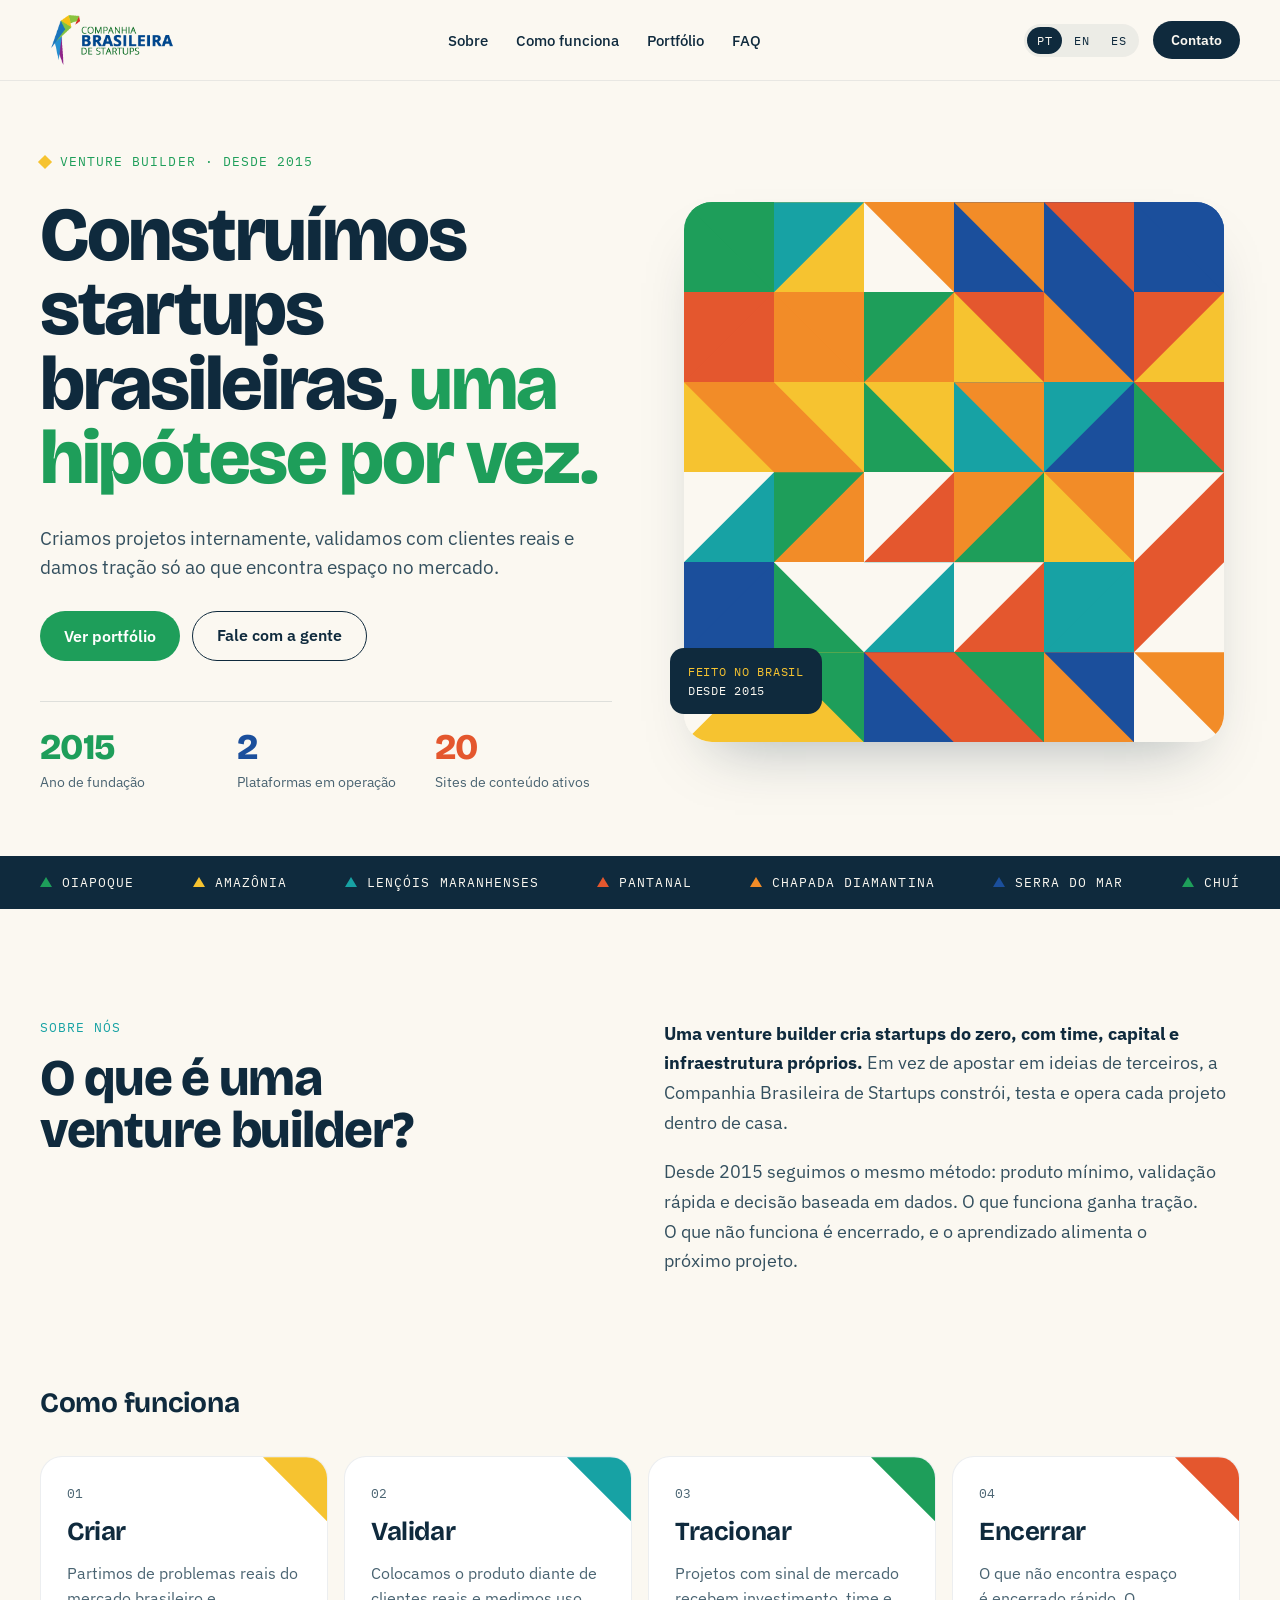
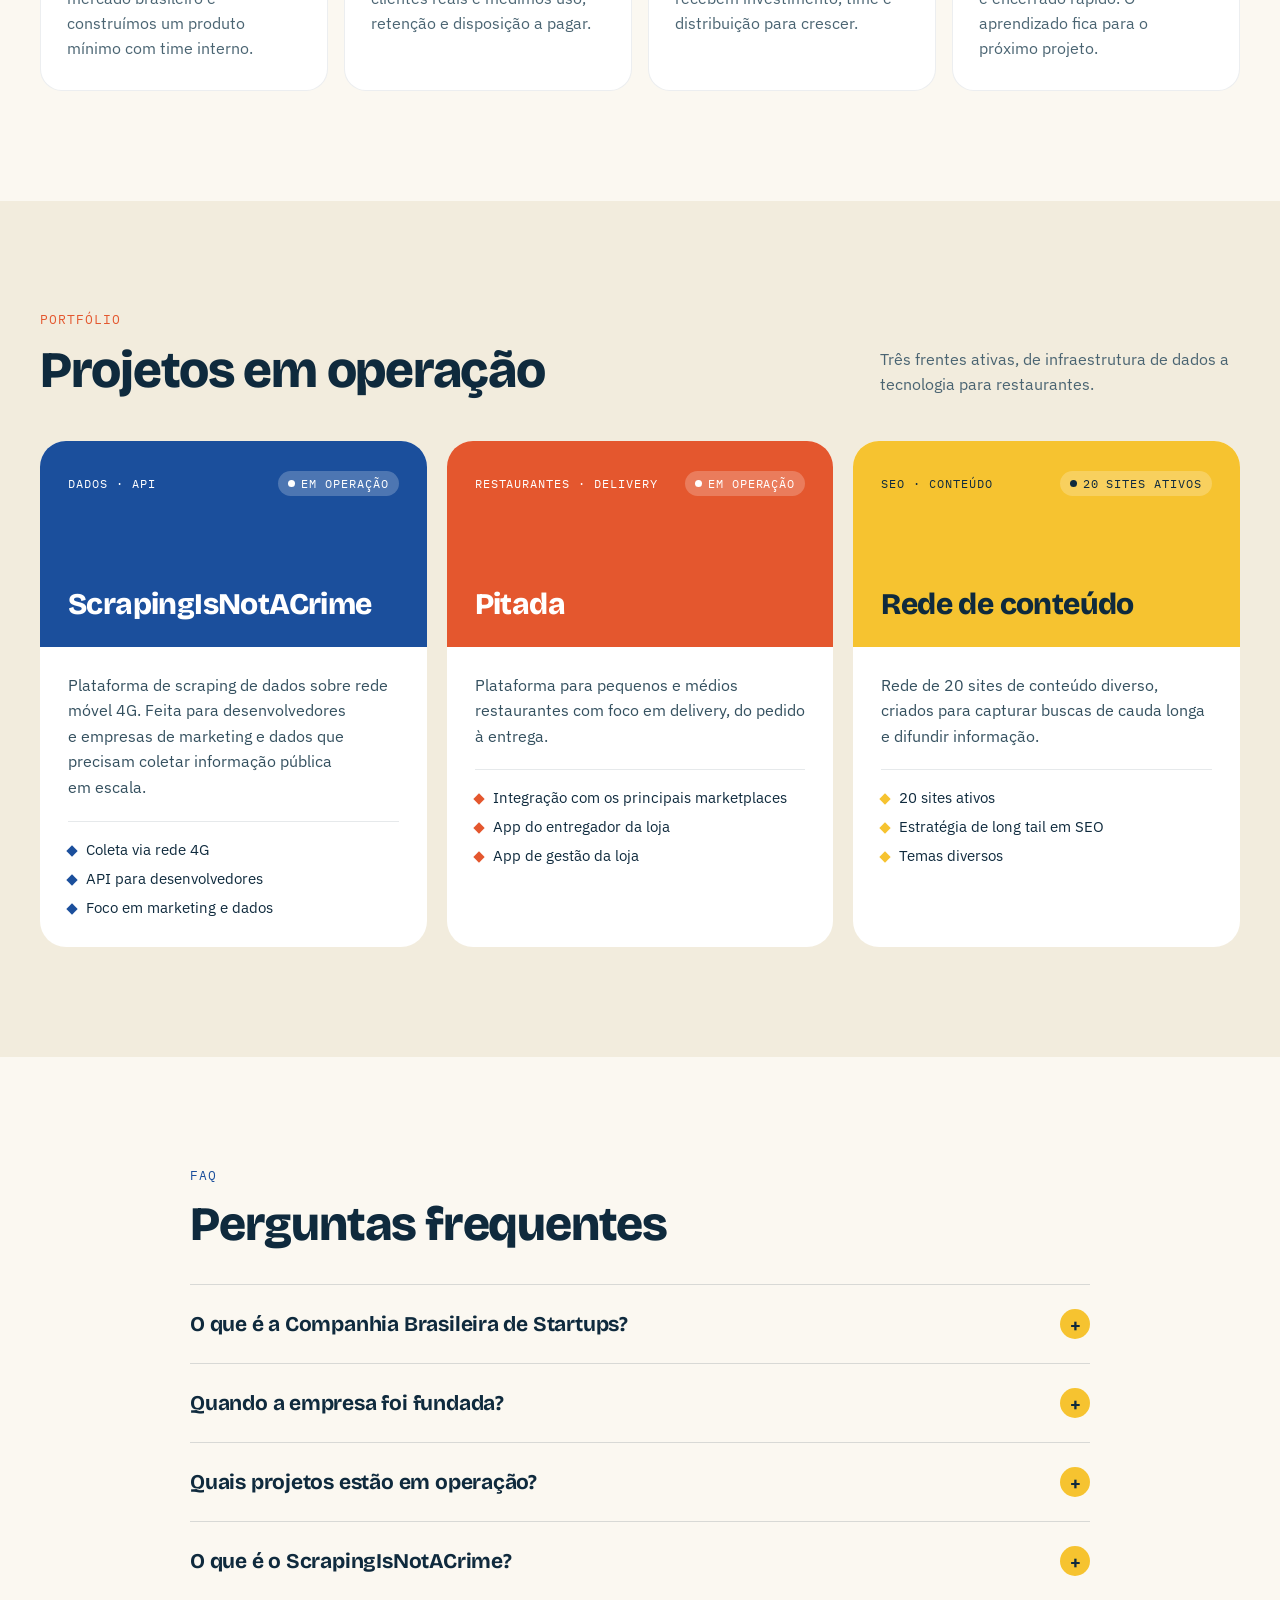
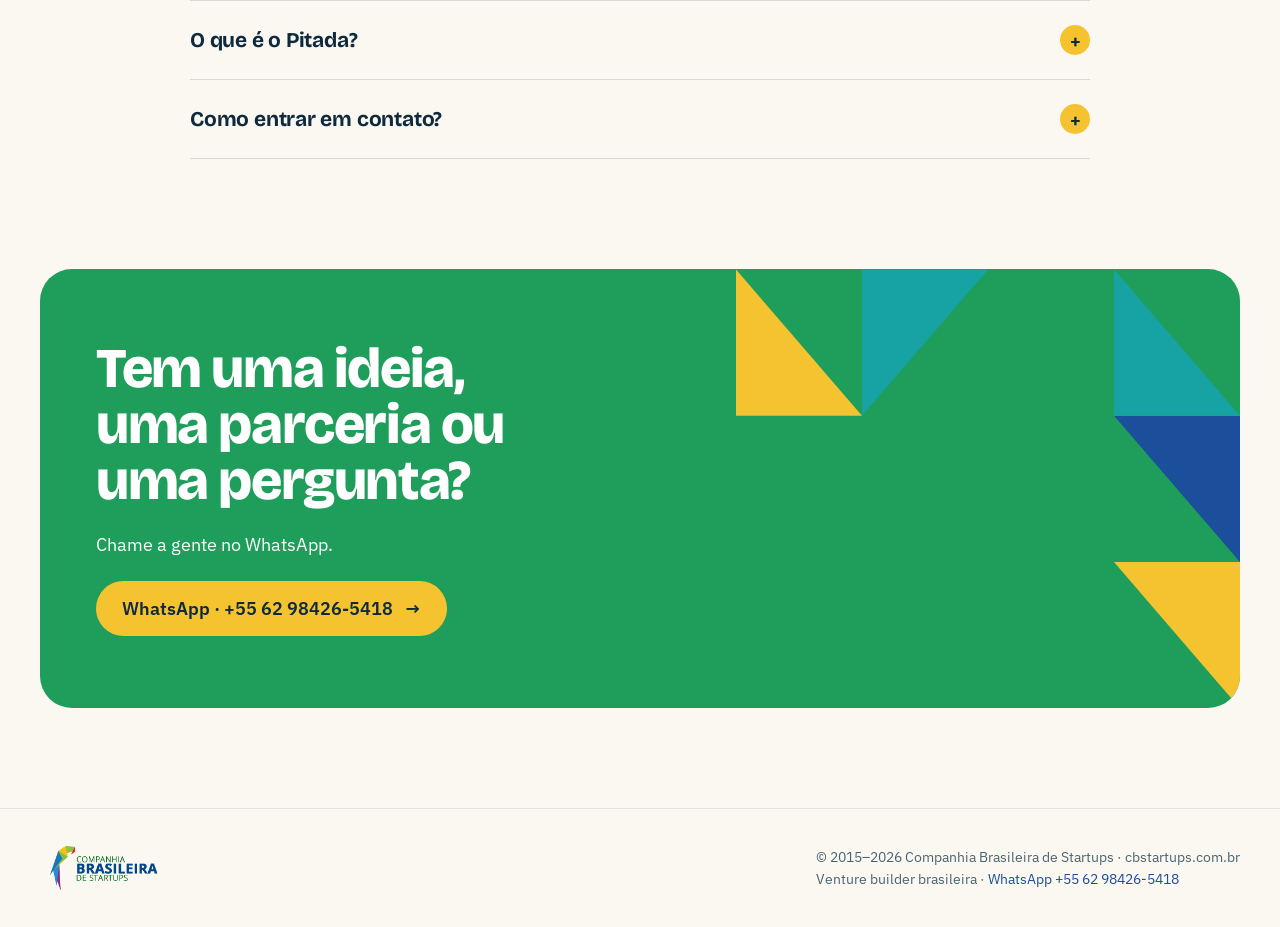
==== index.html @ 631371b5 "Site institucional estático da CBStartups" ====
<!DOCTYPE html>
<html lang="pt-BR">
<head>
<meta charset="utf-8">
<meta name="viewport" content="width=device-width, initial-scale=1">
<title>Companhia Brasileira de Startups — Venture Builder desde 2015</title>
<meta name="description" content="A Companhia Brasileira de Startups é uma venture builder fundada em 2015. Criamos, validamos e tracionamos startups internamente: ScrapingIsNotACrime, Pitada e uma rede de 20 sites de conteúdo.">
<meta name="robots" content="index, follow">
<link rel="canonical" href="https://cbstartups.com.br/">
<link rel="alternate" hreflang="pt-BR" href="https://cbstartups.com.br/">
<link rel="alternate" hreflang="en" href="https://cbstartups.com.br/en/">
<link rel="alternate" hreflang="es" href="https://cbstartups.com.br/es/">
<link rel="alternate" hreflang="x-default" href="https://cbstartups.com.br/">
<meta property="og:type" content="website">
<meta property="og:site_name" content="Companhia Brasileira de Startups">
<meta property="og:title" content="Companhia Brasileira de Startups — Venture Builder desde 2015">
<meta property="og:description" content="A Companhia Brasileira de Startups é uma venture builder fundada em 2015. Criamos, validamos e tracionamos startups internamente: ScrapingIsNotACrime, Pitada e uma rede de 20 sites de conteúdo.">
<meta property="og:url" content="https://cbstartups.com.br/">
<meta property="og:image" content="https://cbstartups.com.br/assets/logo-cbstartups.png">
<meta property="og:locale" content="pt_BR">
<meta name="twitter:card" content="summary">
<link rel="icon" href="assets/logo-cbstartups.png">
<link rel="preconnect" href="https://fonts.googleapis.com">
<link rel="preconnect" href="https://fonts.gstatic.com" crossorigin="">
<link href="https://fonts.googleapis.com/css2?family=Bricolage+Grotesque:opsz,wght@12..96,500;12..96,700;12..96,800&amp;family=IBM+Plex+Sans:wght@400;500;600&amp;family=IBM+Plex+Mono:wght@500&amp;display=swap" rel="stylesheet">
<script type="application/ld+json">{"@context":"https://schema.org","@graph":[{"@type":"Organization","@id":"https://cbstartups.com.br/#org","name":"Companhia Brasileira de Startups","alternateName":"CB Startups","url":"https://cbstartups.com.br/","logo":"https://cbstartups.com.br/assets/logo-cbstartups.png","foundingDate":"2015","telephone":"+55-62-98426-5418","contactPoint":{"@type":"ContactPoint","telephone":"+55-62-98426-5418","contactType":"customer service","availableLanguage":["Portuguese","English","Spanish"],"url":"https://wa.me/5562984265418"},"description":"Venture builder brasileira que cria, valida e traciona startups internamente.","areaServed":"BR","knowsAbout":["Venture building","Web scraping","Proxies 4G","SaaS para restaurantes","Delivery","SEO long tail"],"owns":[{"@type":"SoftwareApplication","name":"ScrapingIsNotACrime","applicationCategory":"DeveloperApplication","description":"Plataforma de scraping de dados com rede móvel 4G para desenvolvedores e empresas de marketing e dados."},{"@type":"SoftwareApplication","name":"Pitada","applicationCategory":"BusinessApplication","description":"Plataforma para pequenos e médios restaurantes com foco em delivery, integração com marketplaces, app do entregador e app de gestão da loja."}]},{"@type":"WebSite","@id":"https://cbstartups.com.br/#site","url":"https://cbstartups.com.br/","name":"Companhia Brasileira de Startups","inLanguage":["pt-BR","en","es"],"publisher":{"@id":"https://cbstartups.com.br/#org"}},{"@type":"FAQPage","mainEntity":[{"@type":"Question","name":"O que é a Companhia Brasileira de Startups?","acceptedAnswer":{"@type":"Answer","text":"É uma venture builder brasileira, fundada em 2015, que cria startups internamente, valida cada projeto com o mercado e dá tração apenas aos que encontram espaço real."}},{"@type":"Question","name":"Quais projetos estão em operação?","acceptedAnswer":{"@type":"Answer","text":"ScrapingIsNotACrime (scraping de dados com rede 4G), Pitada (plataforma de delivery para restaurantes) e uma rede de 20 sites de conteúdo voltados a SEO de cauda longa."}}]}]}</script>
<style>
html{scroll-behavior:smooth}
body{margin:0;background:#FBF8F1;color:#0F2A3D;font-family:'IBM Plex Sans',system-ui,sans-serif;-webkit-font-smoothing:antialiased}
a{color:#1B4F9C;text-decoration:none}
a:hover{color:#17A2A4}
summary::-webkit-details-marker{display:none}
::selection{background:#F6C330;color:#0F2A3D}

.h0:hover{color:#17A2A4 !important}
.h1:hover{color:#17A2A4 !important}
.h2:hover{color:#17A2A4 !important}
.h3:hover{color:#17A2A4 !important}
.h4:hover{background:#1B4F9C !important;color:#FBF8F1 !important}
.h5:hover{background:#17864C !important;color:#fff !important}
.h6:hover{background:#0F2A3D !important;color:#FBF8F1 !important}
.h7:hover{background:#fff !important;color:#0F2A3D !important}
details[open] summary span:last-child{transform:rotate(45deg)}
</style>
</head>
<body>

<div style="min-height:100vh;display:flex;flex-direction:column">
<header style="position:sticky;top:0;z-index:20;background:rgba(251,248,241,0.92);backdrop-filter:blur(10px);border-bottom:1px solid rgba(15,42,61,0.08)">
  <div style="max-width:1200px;margin:0 auto;padding:14px 24px;display:flex;align-items:center;justify-content:space-between;gap:24px;flex-wrap:wrap">
    <a href="#top" aria-label="Companhia Brasileira de Startups" style="display:flex">
      <img src="assets/logo-cbstartups.png" alt="Companhia Brasileira de Startups" width="155" height="55" style="display:block;height:52px;width:auto">
    </a>
    <nav aria-label="Principal" style="display:flex;gap:28px;flex-wrap:wrap;font-size:15px;font-weight:500">
      <a href="#sobre" style="color:#0F2A3D" class="h0">Sobre</a>
      <a href="#processo" style="color:#0F2A3D" class="h1">Como funciona</a>
      <a href="#portfolio" style="color:#0F2A3D" class="h2">Portfólio</a>
      <a href="#faq" style="color:#0F2A3D" class="h3">FAQ</a>
    </nav>
    <div style="display:flex;align-items:center;gap:14px">
      <div role="group" aria-label="Idioma" style="display:flex;gap:2px;padding:3px;border-radius:999px;background:rgba(15,42,61,0.06);font-family:'IBM Plex Mono',monospace;font-size:12px">
          <a href="./" hreflang="pt-BR" style="border:0;cursor:pointer;padding:6px 10px;border-radius:999px;font:inherit;letter-spacing:0.04em;background:#0F2A3D;color:#FBF8F1" aria-current="page">PT</a>
          <a href="en/" hreflang="en" style="border:0;cursor:pointer;padding:6px 10px;border-radius:999px;font:inherit;letter-spacing:0.04em;background:transparent;color:#0F2A3D">EN</a>
          <a href="es/" hreflang="es" style="border:0;cursor:pointer;padding:6px 10px;border-radius:999px;font:inherit;letter-spacing:0.04em;background:transparent;color:#0F2A3D">ES</a>
      </div>
      <a href="#contato" style="background:#0F2A3D;color:#FBF8F1;padding:10px 18px;border-radius:999px;font-size:14px;font-weight:600" class="h4">Contato</a>
    </div>
  </div>
</header>
<main id="top">
<section aria-labelledby="hero-title" style="max-width:1200px;margin:0 auto;padding:72px 24px 64px;display:grid;grid-template-columns:repeat(auto-fit,minmax(min(100%,440px),1fr));gap:56px;align-items:center">
  <div style="display:flex;flex-direction:column;gap:28px">
    <div style="display:flex;align-items:center;gap:10px;font-family:'IBM Plex Mono',monospace;font-size:13px;letter-spacing:0.08em;text-transform:uppercase;color:#1E9E5A">
      <span style="width:10px;height:10px;background:#F6C330;transform:rotate(45deg)"></span>Venture builder · desde 2015
    </div>
    <h1 id="hero-title" style="margin:0;font-family:'Bricolage Grotesque',sans-serif;font-weight:800;font-size:clamp(40px,6vw,76px);line-height:0.98;letter-spacing:-0.03em;text-wrap:balance">Construímos startups brasileiras, <span style="color:#1E9E5A">uma hipótese por vez.</span></h1>
    <p style="margin:0;font-size:19px;line-height:1.55;color:#34505F;max-width:540px;text-wrap:pretty">Criamos projetos internamente, validamos com clientes reais e damos tração só ao que encontra espaço no mercado.</p>
    <div style="display:flex;gap:12px;flex-wrap:wrap">
      <a href="#portfolio" style="background:#1E9E5A;color:#fff;padding:15px 24px;border-radius:999px;font-weight:600;font-size:16px" class="h5">Ver portfólio</a>
      <a href="https://wa.me/5562984265418" target="_blank" rel="noopener" style="border:1.5px solid #0F2A3D;color:#0F2A3D;padding:13.5px 24px;border-radius:999px;font-weight:600;font-size:16px" class="h6">Fale com a gente</a>
    </div>
    <dl style="margin:12px 0 0;display:grid;grid-template-columns:repeat(3,minmax(0,1fr));gap:20px;border-top:1px solid rgba(15,42,61,0.12);padding-top:24px">
        <div style="display:flex;flex-direction:column;gap:4px">
          <dt style="font-family:'Bricolage Grotesque',sans-serif;font-weight:800;font-size:36px;letter-spacing:-0.02em;color:#1E9E5A">2015</dt>
          <dd style="margin:0;font-size:14px;color:#4A6472;line-height:1.35">Ano de fundação</dd>
        </div>
        <div style="display:flex;flex-direction:column;gap:4px">
          <dt style="font-family:'Bricolage Grotesque',sans-serif;font-weight:800;font-size:36px;letter-spacing:-0.02em;color:#1B4F9C">2</dt>
          <dd style="margin:0;font-size:14px;color:#4A6472;line-height:1.35">Plataformas em operação</dd>
        </div>
        <div style="display:flex;flex-direction:column;gap:4px">
          <dt style="font-family:'Bricolage Grotesque',sans-serif;font-weight:800;font-size:36px;letter-spacing:-0.02em;color:#E4572E">20</dt>
          <dd style="margin:0;font-size:14px;color:#4A6472;line-height:1.35">Sites de conteúdo ativos</dd>
        </div>
    </dl>
  </div>
  <div aria-hidden="true" style="position:relative;width:100%;max-width:540px;justify-self:center">
    <div style="display:grid;grid-template-columns:repeat(6,1fr);aspect-ratio:1;border-radius:28px;overflow:hidden;box-shadow:0 30px 60px -30px rgba(15,42,61,0.35)">
        <div style="position:relative;background:#1E9E5A">
          <div style="position:absolute;inset:0;background:#1E9E5A;clip-path:polygon(0 0,100% 0,100% 100%)"></div>
        </div>
        <div style="position:relative;background:#F6C330">
          <div style="position:absolute;inset:0;background:#17A2A4;clip-path:polygon(0 0,100% 0,0 100%)"></div>
        </div>
        <div style="position:relative;background:#F28C28">
          <div style="position:absolute;inset:0;background:#FBF8F1;clip-path:polygon(0 0,0 100%,100% 100%)"></div>
        </div>
        <div style="position:relative;background:#1B4F9C">
          <div style="position:absolute;inset:0;background:#F28C28;clip-path:polygon(0 0,100% 0,100% 100%)"></div>
        </div>
        <div style="position:relative;background:#1B4F9C">
          <div style="position:absolute;inset:0;background:#E4572E;clip-path:polygon(0 0,100% 0,100% 100%)"></div>
        </div>
        <div style="position:relative;background:#1B4F9C">
          <div style="position:absolute;inset:0;background:#1B4F9C;clip-path:polygon(0 0,100% 0,100% 100%)"></div>
        </div>
        <div style="position:relative;background:#E4572E">
          <div style="position:absolute;inset:0;background:#E4572E;clip-path:polygon(0 0,100% 0,0 100%)"></div>
        </div>
        <div style="position:relative;background:#F28C28">
          <div style="position:absolute;inset:0;background:#F28C28;clip-path:polygon(0 0,0 100%,100% 100%)"></div>
        </div>
        <div style="position:relative;background:#1E9E5A">
          <div style="position:absolute;inset:0;background:#F28C28;clip-path:polygon(100% 0,100% 100%,0 100%)"></div>
        </div>
        <div style="position:relative;background:#E4572E">
          <div style="position:absolute;inset:0;background:#F6C330;clip-path:polygon(0 0,0 100%,100% 100%)"></div>
        </div>
        <div style="position:relative;background:#1B4F9C">
          <div style="position:absolute;inset:0;background:#F28C28;clip-path:polygon(0 0,0 100%,100% 100%)"></div>
        </div>
        <div style="position:relative;background:#E4572E">
          <div style="position:absolute;inset:0;background:#F6C330;clip-path:polygon(100% 0,100% 100%,0 100%)"></div>
        </div>
        <div style="position:relative;background:#F28C28">
          <div style="position:absolute;inset:0;background:#F6C330;clip-path:polygon(0 0,0 100%,100% 100%)"></div>
        </div>
        <div style="position:relative;background:#F6C330">
          <div style="position:absolute;inset:0;background:#F28C28;clip-path:polygon(0 0,0 100%,100% 100%)"></div>
        </div>
        <div style="position:relative;background:#F6C330">
          <div style="position:absolute;inset:0;background:#1E9E5A;clip-path:polygon(0 0,0 100%,100% 100%)"></div>
        </div>
        <div style="position:relative;background:#17A2A4">
          <div style="position:absolute;inset:0;background:#F28C28;clip-path:polygon(0 0,100% 0,100% 100%)"></div>
        </div>
        <div style="position:relative;background:#17A2A4">
          <div style="position:absolute;inset:0;background:#1B4F9C;clip-path:polygon(100% 0,100% 100%,0 100%)"></div>
        </div>
        <div style="position:relative;background:#E4572E">
          <div style="position:absolute;inset:0;background:#1E9E5A;clip-path:polygon(0 0,0 100%,100% 100%)"></div>
        </div>
        <div style="position:relative;background:#FBF8F1">
          <div style="position:absolute;inset:0;background:#17A2A4;clip-path:polygon(100% 0,100% 100%,0 100%)"></div>
        </div>
        <div style="position:relative;background:#F28C28">
          <div style="position:absolute;inset:0;background:#1E9E5A;clip-path:polygon(0 0,100% 0,0 100%)"></div>
        </div>
        <div style="position:relative;background:#FBF8F1">
          <div style="position:absolute;inset:0;background:#E4572E;clip-path:polygon(100% 0,100% 100%,0 100%)"></div>
        </div>
        <div style="position:relative;background:#F28C28">
          <div style="position:absolute;inset:0;background:#1E9E5A;clip-path:polygon(100% 0,100% 100%,0 100%)"></div>
        </div>
        <div style="position:relative;background:#F6C330">
          <div style="position:absolute;inset:0;background:#F28C28;clip-path:polygon(0 0,100% 0,100% 100%)"></div>
        </div>
        <div style="position:relative;background:#E4572E">
          <div style="position:absolute;inset:0;background:#FBF8F1;clip-path:polygon(0 0,100% 0,0 100%)"></div>
        </div>
        <div style="position:relative;background:#1B4F9C">
          <div style="position:absolute;inset:0;background:#1B4F9C;clip-path:polygon(100% 0,100% 100%,0 100%)"></div>
        </div>
        <div style="position:relative;background:#FBF8F1">
          <div style="position:absolute;inset:0;background:#1E9E5A;clip-path:polygon(0 0,0 100%,100% 100%)"></div>
        </div>
        <div style="position:relative;background:#17A2A4">
          <div style="position:absolute;inset:0;background:#FBF8F1;clip-path:polygon(0 0,100% 0,0 100%)"></div>
        </div>
        <div style="position:relative;background:#E4572E">
          <div style="position:absolute;inset:0;background:#FBF8F1;clip-path:polygon(0 0,100% 0,0 100%)"></div>
        </div>
        <div style="position:relative;background:#17A2A4">
          <div style="position:absolute;inset:0;background:#17A2A4;clip-path:polygon(100% 0,100% 100%,0 100%)"></div>
        </div>
        <div style="position:relative;background:#E4572E">
          <div style="position:absolute;inset:0;background:#FBF8F1;clip-path:polygon(100% 0,100% 100%,0 100%)"></div>
        </div>
        <div style="position:relative;background:#FBF8F1">
          <div style="position:absolute;inset:0;background:#F6C330;clip-path:polygon(100% 0,100% 100%,0 100%)"></div>
        </div>
        <div style="position:relative;background:#F6C330">
          <div style="position:absolute;inset:0;background:#1E9E5A;clip-path:polygon(0 0,100% 0,100% 100%)"></div>
        </div>
        <div style="position:relative;background:#1B4F9C">
          <div style="position:absolute;inset:0;background:#E4572E;clip-path:polygon(0 0,100% 0,100% 100%)"></div>
        </div>
        <div style="position:relative;background:#1E9E5A">
          <div style="position:absolute;inset:0;background:#E4572E;clip-path:polygon(0 0,0 100%,100% 100%)"></div>
        </div>
        <div style="position:relative;background:#F28C28">
          <div style="position:absolute;inset:0;background:#1B4F9C;clip-path:polygon(0 0,100% 0,100% 100%)"></div>
        </div>
        <div style="position:relative;background:#FBF8F1">
          <div style="position:absolute;inset:0;background:#F28C28;clip-path:polygon(0 0,100% 0,100% 100%)"></div>
        </div>
    </div>
    <div style="position:absolute;left:-14px;bottom:28px;background:#0F2A3D;color:#FBF8F1;padding:14px 18px;border-radius:14px;font-family:'IBM Plex Mono',monospace;font-size:12px;letter-spacing:0.06em;line-height:1.6;text-transform:uppercase">
      <div style="color:#F6C330">Feito no Brasil</div><div>Desde 2015</div>
    </div>
  </div>
</section>
<div style="background:#0F2A3D;color:#FBF8F1;overflow:hidden">
  <div style="max-width:1200px;margin:0 auto;padding:18px 24px;display:flex;align-items:center;justify-content:space-between;gap:16px;flex-wrap:wrap;font-family:'IBM Plex Mono',monospace;font-size:13px;letter-spacing:0.08em;text-transform:uppercase">
      <span style="display:flex;align-items:center;gap:10px"><span style="width:0;height:0;border-left:6px solid transparent;border-right:6px solid transparent;border-bottom:10px solid #1E9E5A"></span>Oiapoque</span>
      <span style="display:flex;align-items:center;gap:10px"><span style="width:0;height:0;border-left:6px solid transparent;border-right:6px solid transparent;border-bottom:10px solid #F6C330"></span>Amazônia</span>
      <span style="display:flex;align-items:center;gap:10px"><span style="width:0;height:0;border-left:6px solid transparent;border-right:6px solid transparent;border-bottom:10px solid #17A2A4"></span>Lençóis Maranhenses</span>
      <span style="display:flex;align-items:center;gap:10px"><span style="width:0;height:0;border-left:6px solid transparent;border-right:6px solid transparent;border-bottom:10px solid #E4572E"></span>Pantanal</span>
      <span style="display:flex;align-items:center;gap:10px"><span style="width:0;height:0;border-left:6px solid transparent;border-right:6px solid transparent;border-bottom:10px solid #F28C28"></span>Chapada Diamantina</span>
      <span style="display:flex;align-items:center;gap:10px"><span style="width:0;height:0;border-left:6px solid transparent;border-right:6px solid transparent;border-bottom:10px solid #1B4F9C"></span>Serra do Mar</span>
      <span style="display:flex;align-items:center;gap:10px"><span style="width:0;height:0;border-left:6px solid transparent;border-right:6px solid transparent;border-bottom:10px solid #1E9E5A"></span>Chuí</span>
  </div>
</div>
<section id="sobre" aria-labelledby="sobre-title" style="max-width:1200px;margin:0 auto;padding:110px 24px 40px;display:grid;grid-template-columns:repeat(auto-fit,minmax(min(100%,360px),1fr));gap:48px">
  <div style="display:flex;flex-direction:column;gap:16px">
    <span style="font-family:'IBM Plex Mono',monospace;font-size:13px;letter-spacing:0.08em;text-transform:uppercase;color:#17A2A4">Sobre nós</span>
    <h2 id="sobre-title" style="margin:0;font-family:'Bricolage Grotesque',sans-serif;font-weight:800;font-size:clamp(32px,4vw,52px);line-height:1.02;letter-spacing:-0.025em;text-wrap:balance">O que é uma venture builder?</h2>
  </div>
  <div style="display:flex;flex-direction:column;gap:20px;font-size:18px;line-height:1.65;color:#34505F">
    <p style="margin:0;text-wrap:pretty"><strong style="color:#0F2A3D">Uma venture builder cria startups do zero, com time, capital e infraestrutura próprios.</strong> Em vez de apostar em ideias de terceiros, a Companhia Brasileira de Startups constrói, testa e opera cada projeto dentro de casa.</p>
    <p style="margin:0;text-wrap:pretty">Desde 2015 seguimos o mesmo método: produto mínimo, validação rápida e decisão baseada em dados. O que funciona ganha tração. O que não funciona é encerrado, e o aprendizado alimenta o próximo projeto.</p>
  </div>
</section>
<section id="processo" aria-labelledby="processo-title" style="max-width:1200px;margin:0 auto;padding:70px 24px 110px">
  <h2 id="processo-title" style="margin:0 0 36px;font-family:'Bricolage Grotesque',sans-serif;font-weight:700;font-size:28px;letter-spacing:-0.01em">Como funciona</h2>
  <ol style="list-style:none;margin:0;padding:0;display:grid;grid-template-columns:repeat(auto-fit,minmax(min(100%,240px),1fr));gap:16px">
      <li style="background:#fff;border:1px solid rgba(15,42,61,0.08);border-radius:22px;padding:28px 26px 30px;display:flex;flex-direction:column;gap:14px;position:relative;overflow:hidden">
        <div style="position:absolute;top:0;right:0;width:64px;height:64px;background:#F6C330;clip-path:polygon(100% 0,0 0,100% 100%)"></div>
        <span style="font-family:'IBM Plex Mono',monospace;font-size:13px;color:#4A6472">01</span>
        <h3 style="margin:0;font-family:'Bricolage Grotesque',sans-serif;font-weight:700;font-size:26px;letter-spacing:-0.015em">Criar</h3>
        <p style="margin:0;font-size:16px;line-height:1.55;color:#4A6472;text-wrap:pretty">Partimos de problemas reais do mercado brasileiro e construímos um produto mínimo com time interno.</p>
      </li>
      <li style="background:#fff;border:1px solid rgba(15,42,61,0.08);border-radius:22px;padding:28px 26px 30px;display:flex;flex-direction:column;gap:14px;position:relative;overflow:hidden">
        <div style="position:absolute;top:0;right:0;width:64px;height:64px;background:#17A2A4;clip-path:polygon(100% 0,0 0,100% 100%)"></div>
        <span style="font-family:'IBM Plex Mono',monospace;font-size:13px;color:#4A6472">02</span>
        <h3 style="margin:0;font-family:'Bricolage Grotesque',sans-serif;font-weight:700;font-size:26px;letter-spacing:-0.015em">Validar</h3>
        <p style="margin:0;font-size:16px;line-height:1.55;color:#4A6472;text-wrap:pretty">Colocamos o produto diante de clientes reais e medimos uso, retenção e disposição a pagar.</p>
      </li>
      <li style="background:#fff;border:1px solid rgba(15,42,61,0.08);border-radius:22px;padding:28px 26px 30px;display:flex;flex-direction:column;gap:14px;position:relative;overflow:hidden">
        <div style="position:absolute;top:0;right:0;width:64px;height:64px;background:#1E9E5A;clip-path:polygon(100% 0,0 0,100% 100%)"></div>
        <span style="font-family:'IBM Plex Mono',monospace;font-size:13px;color:#4A6472">03</span>
        <h3 style="margin:0;font-family:'Bricolage Grotesque',sans-serif;font-weight:700;font-size:26px;letter-spacing:-0.015em">Tracionar</h3>
        <p style="margin:0;font-size:16px;line-height:1.55;color:#4A6472;text-wrap:pretty">Projetos com sinal de mercado recebem investimento, time e distribuição para crescer.</p>
      </li>
      <li style="background:#fff;border:1px solid rgba(15,42,61,0.08);border-radius:22px;padding:28px 26px 30px;display:flex;flex-direction:column;gap:14px;position:relative;overflow:hidden">
        <div style="position:absolute;top:0;right:0;width:64px;height:64px;background:#E4572E;clip-path:polygon(100% 0,0 0,100% 100%)"></div>
        <span style="font-family:'IBM Plex Mono',monospace;font-size:13px;color:#4A6472">04</span>
        <h3 style="margin:0;font-family:'Bricolage Grotesque',sans-serif;font-weight:700;font-size:26px;letter-spacing:-0.015em">Encerrar</h3>
        <p style="margin:0;font-size:16px;line-height:1.55;color:#4A6472;text-wrap:pretty">O que não encontra espaço é encerrado rápido. O aprendizado fica para o próximo projeto.</p>
      </li>
  </ol>
</section>
<section id="portfolio" aria-labelledby="portfolio-title" style="background:#F2ECDD">
  <div style="max-width:1200px;margin:0 auto;padding:110px 24px">
    <div style="display:flex;justify-content:space-between;align-items:flex-end;gap:24px;flex-wrap:wrap;margin-bottom:44px">
      <div style="display:flex;flex-direction:column;gap:16px;max-width:640px">
        <span style="font-family:'IBM Plex Mono',monospace;font-size:13px;letter-spacing:0.08em;text-transform:uppercase;color:#E4572E">Portfólio</span>
        <h2 id="portfolio-title" style="margin:0;font-family:'Bricolage Grotesque',sans-serif;font-weight:800;font-size:clamp(32px,4vw,52px);line-height:1.02;letter-spacing:-0.025em;text-wrap:balance">Projetos em operação</h2>
      </div>
      <p style="margin:0;max-width:360px;font-size:16px;line-height:1.55;color:#4A6472">Três frentes ativas, de infraestrutura de dados a tecnologia para restaurantes.</p>
    </div>
    <div style="display:grid;grid-template-columns:repeat(auto-fit,minmax(min(100%,320px),1fr));gap:20px">
        <article style="background:#fff;border-radius:26px;overflow:hidden;display:flex;flex-direction:column">
          <div style="background:#1B4F9C;color:#fff;padding:30px 28px 26px;display:flex;flex-direction:column;gap:22px;min-height:150px;justify-content:space-between">
            <div style="display:flex;justify-content:space-between;align-items:center;gap:12px;font-family:'IBM Plex Mono',monospace;font-size:12px;letter-spacing:0.08em;text-transform:uppercase">
              <span>Dados · API</span>
              <span style="display:flex;align-items:center;gap:6px;background:rgba(255,255,255,0.22);padding:5px 10px;border-radius:999px"><span style="width:7px;height:7px;border-radius:50%;background:currentColor"></span>Em operação</span>
            </div>
            <h3 style="margin:0;font-family:'Bricolage Grotesque',sans-serif;font-weight:800;font-size:30px;letter-spacing:-0.02em;line-height:1.05;word-break:break-word">ScrapingIsNotACrime</h3>
          </div>
          <div style="padding:26px 28px 30px;display:flex;flex-direction:column;gap:20px;flex:1">
            <p style="margin:0;font-size:16px;line-height:1.6;color:#34505F;text-wrap:pretty">Plataforma de scraping de dados sobre rede móvel 4G. Feita para desenvolvedores e empresas de marketing e dados que precisam coletar informação pública em escala.</p>
            <ul style="list-style:none;margin:0;padding:18px 0 0;border-top:1px solid rgba(15,42,61,0.1);display:flex;flex-direction:column;gap:10px">
                <li style="display:flex;gap:10px;align-items:baseline;font-size:15px;color:#0F2A3D"><span style="flex:none;width:8px;height:8px;background:#1B4F9C;transform:rotate(45deg)"></span>Coleta via rede 4G</li>
                <li style="display:flex;gap:10px;align-items:baseline;font-size:15px;color:#0F2A3D"><span style="flex:none;width:8px;height:8px;background:#1B4F9C;transform:rotate(45deg)"></span>API para desenvolvedores</li>
                <li style="display:flex;gap:10px;align-items:baseline;font-size:15px;color:#0F2A3D"><span style="flex:none;width:8px;height:8px;background:#1B4F9C;transform:rotate(45deg)"></span>Foco em marketing e dados</li>
            </ul>
          </div>
        </article>
        <article style="background:#fff;border-radius:26px;overflow:hidden;display:flex;flex-direction:column">
          <div style="background:#E4572E;color:#fff;padding:30px 28px 26px;display:flex;flex-direction:column;gap:22px;min-height:150px;justify-content:space-between">
            <div style="display:flex;justify-content:space-between;align-items:center;gap:12px;font-family:'IBM Plex Mono',monospace;font-size:12px;letter-spacing:0.08em;text-transform:uppercase">
              <span>Restaurantes · Delivery</span>
              <span style="display:flex;align-items:center;gap:6px;background:rgba(255,255,255,0.22);padding:5px 10px;border-radius:999px"><span style="width:7px;height:7px;border-radius:50%;background:currentColor"></span>Em operação</span>
            </div>
            <h3 style="margin:0;font-family:'Bricolage Grotesque',sans-serif;font-weight:800;font-size:30px;letter-spacing:-0.02em;line-height:1.05;word-break:break-word">Pitada</h3>
          </div>
          <div style="padding:26px 28px 30px;display:flex;flex-direction:column;gap:20px;flex:1">
            <p style="margin:0;font-size:16px;line-height:1.6;color:#34505F;text-wrap:pretty">Plataforma para pequenos e médios restaurantes com foco em delivery, do pedido à entrega.</p>
            <ul style="list-style:none;margin:0;padding:18px 0 0;border-top:1px solid rgba(15,42,61,0.1);display:flex;flex-direction:column;gap:10px">
                <li style="display:flex;gap:10px;align-items:baseline;font-size:15px;color:#0F2A3D"><span style="flex:none;width:8px;height:8px;background:#E4572E;transform:rotate(45deg)"></span>Integração com os principais marketplaces</li>
                <li style="display:flex;gap:10px;align-items:baseline;font-size:15px;color:#0F2A3D"><span style="flex:none;width:8px;height:8px;background:#E4572E;transform:rotate(45deg)"></span>App do entregador da loja</li>
                <li style="display:flex;gap:10px;align-items:baseline;font-size:15px;color:#0F2A3D"><span style="flex:none;width:8px;height:8px;background:#E4572E;transform:rotate(45deg)"></span>App de gestão da loja</li>
            </ul>
          </div>
        </article>
        <article style="background:#fff;border-radius:26px;overflow:hidden;display:flex;flex-direction:column">
          <div style="background:#F6C330;color:#0F2A3D;padding:30px 28px 26px;display:flex;flex-direction:column;gap:22px;min-height:150px;justify-content:space-between">
            <div style="display:flex;justify-content:space-between;align-items:center;gap:12px;font-family:'IBM Plex Mono',monospace;font-size:12px;letter-spacing:0.08em;text-transform:uppercase">
              <span>SEO · Conteúdo</span>
              <span style="display:flex;align-items:center;gap:6px;background:rgba(255,255,255,0.22);padding:5px 10px;border-radius:999px"><span style="width:7px;height:7px;border-radius:50%;background:currentColor"></span>20 sites ativos</span>
            </div>
            <h3 style="margin:0;font-family:'Bricolage Grotesque',sans-serif;font-weight:800;font-size:30px;letter-spacing:-0.02em;line-height:1.05;word-break:break-word">Rede de conteúdo</h3>
          </div>
          <div style="padding:26px 28px 30px;display:flex;flex-direction:column;gap:20px;flex:1">
            <p style="margin:0;font-size:16px;line-height:1.6;color:#34505F;text-wrap:pretty">Rede de 20 sites de conteúdo diverso, criados para capturar buscas de cauda longa e difundir informação.</p>
            <ul style="list-style:none;margin:0;padding:18px 0 0;border-top:1px solid rgba(15,42,61,0.1);display:flex;flex-direction:column;gap:10px">
                <li style="display:flex;gap:10px;align-items:baseline;font-size:15px;color:#0F2A3D"><span style="flex:none;width:8px;height:8px;background:#F6C330;transform:rotate(45deg)"></span>20 sites ativos</li>
                <li style="display:flex;gap:10px;align-items:baseline;font-size:15px;color:#0F2A3D"><span style="flex:none;width:8px;height:8px;background:#F6C330;transform:rotate(45deg)"></span>Estratégia de long tail em SEO</li>
                <li style="display:flex;gap:10px;align-items:baseline;font-size:15px;color:#0F2A3D"><span style="flex:none;width:8px;height:8px;background:#F6C330;transform:rotate(45deg)"></span>Temas diversos</li>
            </ul>
          </div>
        </article>
    </div>
  </div>
</section>
<section id="faq" aria-labelledby="faq-title" style="max-width:900px;margin:0 auto;padding:110px 24px">
  <div style="display:flex;flex-direction:column;gap:16px;margin-bottom:36px">
    <span style="font-family:'IBM Plex Mono',monospace;font-size:13px;letter-spacing:0.08em;text-transform:uppercase;color:#1B4F9C">FAQ</span>
    <h2 id="faq-title" style="margin:0;font-family:'Bricolage Grotesque',sans-serif;font-weight:800;font-size:clamp(32px,4vw,48px);line-height:1.02;letter-spacing:-0.025em">Perguntas frequentes</h2>
  </div>
  <div style="display:flex;flex-direction:column;border-top:1px solid rgba(15,42,61,0.15)">
      <details style="border-bottom:1px solid rgba(15,42,61,0.15)">
        <summary style="list-style:none;cursor:pointer;padding:24px 0;display:flex;justify-content:space-between;align-items:center;gap:20px;font-family:'Bricolage Grotesque',sans-serif;font-weight:700;font-size:21px;letter-spacing:-0.01em">
          <h3 style="margin:0;font:inherit">O que é a Companhia Brasileira de Startups?</h3>
          <span style="flex:none;width:30px;height:30px;border-radius:50%;background:#F6C330;display:grid;place-items:center;font-family:'IBM Plex Mono',monospace;font-size:18px">+</span>
        </summary>
        <p style="margin:0;padding:0 50px 26px 0;font-size:17px;line-height:1.65;color:#34505F;text-wrap:pretty">É uma venture builder brasileira, fundada em 2015, que cria startups internamente, valida cada projeto com o mercado e dá tração apenas aos que encontram espaço real.</p>
      </details>
      <details style="border-bottom:1px solid rgba(15,42,61,0.15)">
        <summary style="list-style:none;cursor:pointer;padding:24px 0;display:flex;justify-content:space-between;align-items:center;gap:20px;font-family:'Bricolage Grotesque',sans-serif;font-weight:700;font-size:21px;letter-spacing:-0.01em">
          <h3 style="margin:0;font:inherit">Quando a empresa foi fundada?</h3>
          <span style="flex:none;width:30px;height:30px;border-radius:50%;background:#F6C330;display:grid;place-items:center;font-family:'IBM Plex Mono',monospace;font-size:18px">+</span>
        </summary>
        <p style="margin:0;padding:0 50px 26px 0;font-size:17px;line-height:1.65;color:#34505F;text-wrap:pretty">Em 2015. Desde então criamos e testamos diversos projetos de tecnologia no Brasil.</p>
      </details>
      <details style="border-bottom:1px solid rgba(15,42,61,0.15)">
        <summary style="list-style:none;cursor:pointer;padding:24px 0;display:flex;justify-content:space-between;align-items:center;gap:20px;font-family:'Bricolage Grotesque',sans-serif;font-weight:700;font-size:21px;letter-spacing:-0.01em">
          <h3 style="margin:0;font:inherit">Quais projetos estão em operação?</h3>
          <span style="flex:none;width:30px;height:30px;border-radius:50%;background:#F6C330;display:grid;place-items:center;font-family:'IBM Plex Mono',monospace;font-size:18px">+</span>
        </summary>
        <p style="margin:0;padding:0 50px 26px 0;font-size:17px;line-height:1.65;color:#34505F;text-wrap:pretty">ScrapingIsNotACrime, plataforma de scraping de dados com rede 4G; Pitada, plataforma de delivery para pequenos e médios restaurantes; e uma rede de 20 sites de conteúdo para SEO de cauda longa.</p>
      </details>
      <details style="border-bottom:1px solid rgba(15,42,61,0.15)">
        <summary style="list-style:none;cursor:pointer;padding:24px 0;display:flex;justify-content:space-between;align-items:center;gap:20px;font-family:'Bricolage Grotesque',sans-serif;font-weight:700;font-size:21px;letter-spacing:-0.01em">
          <h3 style="margin:0;font:inherit">O que é o ScrapingIsNotACrime?</h3>
          <span style="flex:none;width:30px;height:30px;border-radius:50%;background:#F6C330;display:grid;place-items:center;font-family:'IBM Plex Mono',monospace;font-size:18px">+</span>
        </summary>
        <p style="margin:0;padding:0 50px 26px 0;font-size:17px;line-height:1.65;color:#34505F;text-wrap:pretty">Uma plataforma de scraping de dados que usa rede móvel 4G, voltada a desenvolvedores e empresas de marketing e dados.</p>
      </details>
      <details style="border-bottom:1px solid rgba(15,42,61,0.15)">
        <summary style="list-style:none;cursor:pointer;padding:24px 0;display:flex;justify-content:space-between;align-items:center;gap:20px;font-family:'Bricolage Grotesque',sans-serif;font-weight:700;font-size:21px;letter-spacing:-0.01em">
          <h3 style="margin:0;font:inherit">O que é o Pitada?</h3>
          <span style="flex:none;width:30px;height:30px;border-radius:50%;background:#F6C330;display:grid;place-items:center;font-family:'IBM Plex Mono',monospace;font-size:18px">+</span>
        </summary>
        <p style="margin:0;padding:0 50px 26px 0;font-size:17px;line-height:1.65;color:#34505F;text-wrap:pretty">Uma plataforma para pequenos e médios restaurantes com foco em delivery: integração com os principais marketplaces, app para o entregador da loja e app para a gestão da loja.</p>
      </details>
      <details style="border-bottom:1px solid rgba(15,42,61,0.15)">
        <summary style="list-style:none;cursor:pointer;padding:24px 0;display:flex;justify-content:space-between;align-items:center;gap:20px;font-family:'Bricolage Grotesque',sans-serif;font-weight:700;font-size:21px;letter-spacing:-0.01em">
          <h3 style="margin:0;font:inherit">Como entrar em contato?</h3>
          <span style="flex:none;width:30px;height:30px;border-radius:50%;background:#F6C330;display:grid;place-items:center;font-family:'IBM Plex Mono',monospace;font-size:18px">+</span>
        </summary>
        <p style="margin:0;padding:0 50px 26px 0;font-size:17px;line-height:1.65;color:#34505F;text-wrap:pretty">Pelo WhatsApp +55 62 98426-5418.</p>
      </details>
  </div>
</section>
<section id="contato" aria-labelledby="contato-title" style="padding:0 24px 100px">
  <div style="max-width:1200px;margin:0 auto;background:#1E9E5A;border-radius:32px;overflow:hidden;position:relative;color:#fff">
    <div aria-hidden="true" style="position:absolute;right:0;top:0;bottom:0;width:42%;display:grid;grid-template-columns:repeat(4,1fr);grid-template-rows:repeat(3,1fr)">
        <div style="position:relative"><div style="position:absolute;inset:0;background:#F6C330;clip-path:polygon(0 0,0 100%,100% 100%)"></div></div>
        <div style="position:relative"><div style="position:absolute;inset:0;background:#17A2A4;clip-path:polygon(0 0,100% 0,0 100%)"></div></div>
        <div style="position:relative"><div style="position:absolute;inset:0;background:transparent;clip-path:polygon(0 0,100% 0,100% 100%)"></div></div>
        <div style="position:relative"><div style="position:absolute;inset:0;background:#17A2A4;clip-path:polygon(0 0,0 100%,100% 100%)"></div></div>
        <div style="position:relative"><div style="position:absolute;inset:0;background:transparent;clip-path:polygon(0 0,100% 0,100% 100%)"></div></div>
        <div style="position:relative"><div style="position:absolute;inset:0;background:transparent;clip-path:polygon(0 0,100% 0,100% 100%)"></div></div>
        <div style="position:relative"><div style="position:absolute;inset:0;background:transparent;clip-path:polygon(0 0,100% 0,0 100%)"></div></div>
        <div style="position:relative"><div style="position:absolute;inset:0;background:#1B4F9C;clip-path:polygon(0 0,100% 0,100% 100%)"></div></div>
        <div style="position:relative"><div style="position:absolute;inset:0;background:transparent;clip-path:polygon(0 0,100% 0,0 100%)"></div></div>
        <div style="position:relative"><div style="position:absolute;inset:0;background:transparent;clip-path:polygon(100% 0,100% 100%,0 100%)"></div></div>
        <div style="position:relative"><div style="position:absolute;inset:0;background:transparent;clip-path:polygon(0 0,0 100%,100% 100%)"></div></div>
        <div style="position:relative"><div style="position:absolute;inset:0;background:#F6C330;clip-path:polygon(0 0,100% 0,100% 100%)"></div></div>
    </div>
    <div style="position:relative;padding:72px 56px;max-width:640px;display:flex;flex-direction:column;gap:22px">
      <h2 id="contato-title" style="margin:0;font-family:'Bricolage Grotesque',sans-serif;font-weight:800;font-size:clamp(34px,4.5vw,56px);line-height:1;letter-spacing:-0.025em;text-wrap:balance">Tem uma ideia, uma parceria ou uma pergunta?</h2>
      <p style="margin:0;font-size:18px;line-height:1.55;color:#fff;text-wrap:pretty">Chame a gente no WhatsApp.</p>
      <a href="https://wa.me/5562984265418" target="_blank" rel="noopener" aria-label="WhatsApp +55 62 98426-5418" style="align-self:flex-start;display:flex;align-items:center;gap:12px;background:#F6C330;color:#0F2A3D;padding:16px 26px;border-radius:999px;font-weight:600;font-size:18px" class="h7">WhatsApp · +55 62 98426-5418 <span aria-hidden="true">→</span></a>
    </div>
  </div>
</section>
</main>
<footer style="border-top:1px solid rgba(15,42,61,0.1)">
  <div style="max-width:1200px;margin:0 auto;padding:36px 24px;display:flex;justify-content:space-between;align-items:center;gap:20px;flex-wrap:wrap;font-size:14px;color:#4A6472">
    <img src="assets/logo-cbstartups.png" alt="Companhia Brasileira de Startups" width="130" height="46" style="height:46px;width:auto">
    <address style="font-style:normal;display:flex;flex-direction:column;gap:4px">
      <span>© 2015–2026 Companhia Brasileira de Startups · cbstartups.com.br</span>
      <span>Venture builder brasileira · <a href="https://wa.me/5562984265418" target="_blank" rel="noopener">WhatsApp +55 62 98426-5418</a></span>
    </address>
  </div>
</footer>
</div>

</body>
</html>
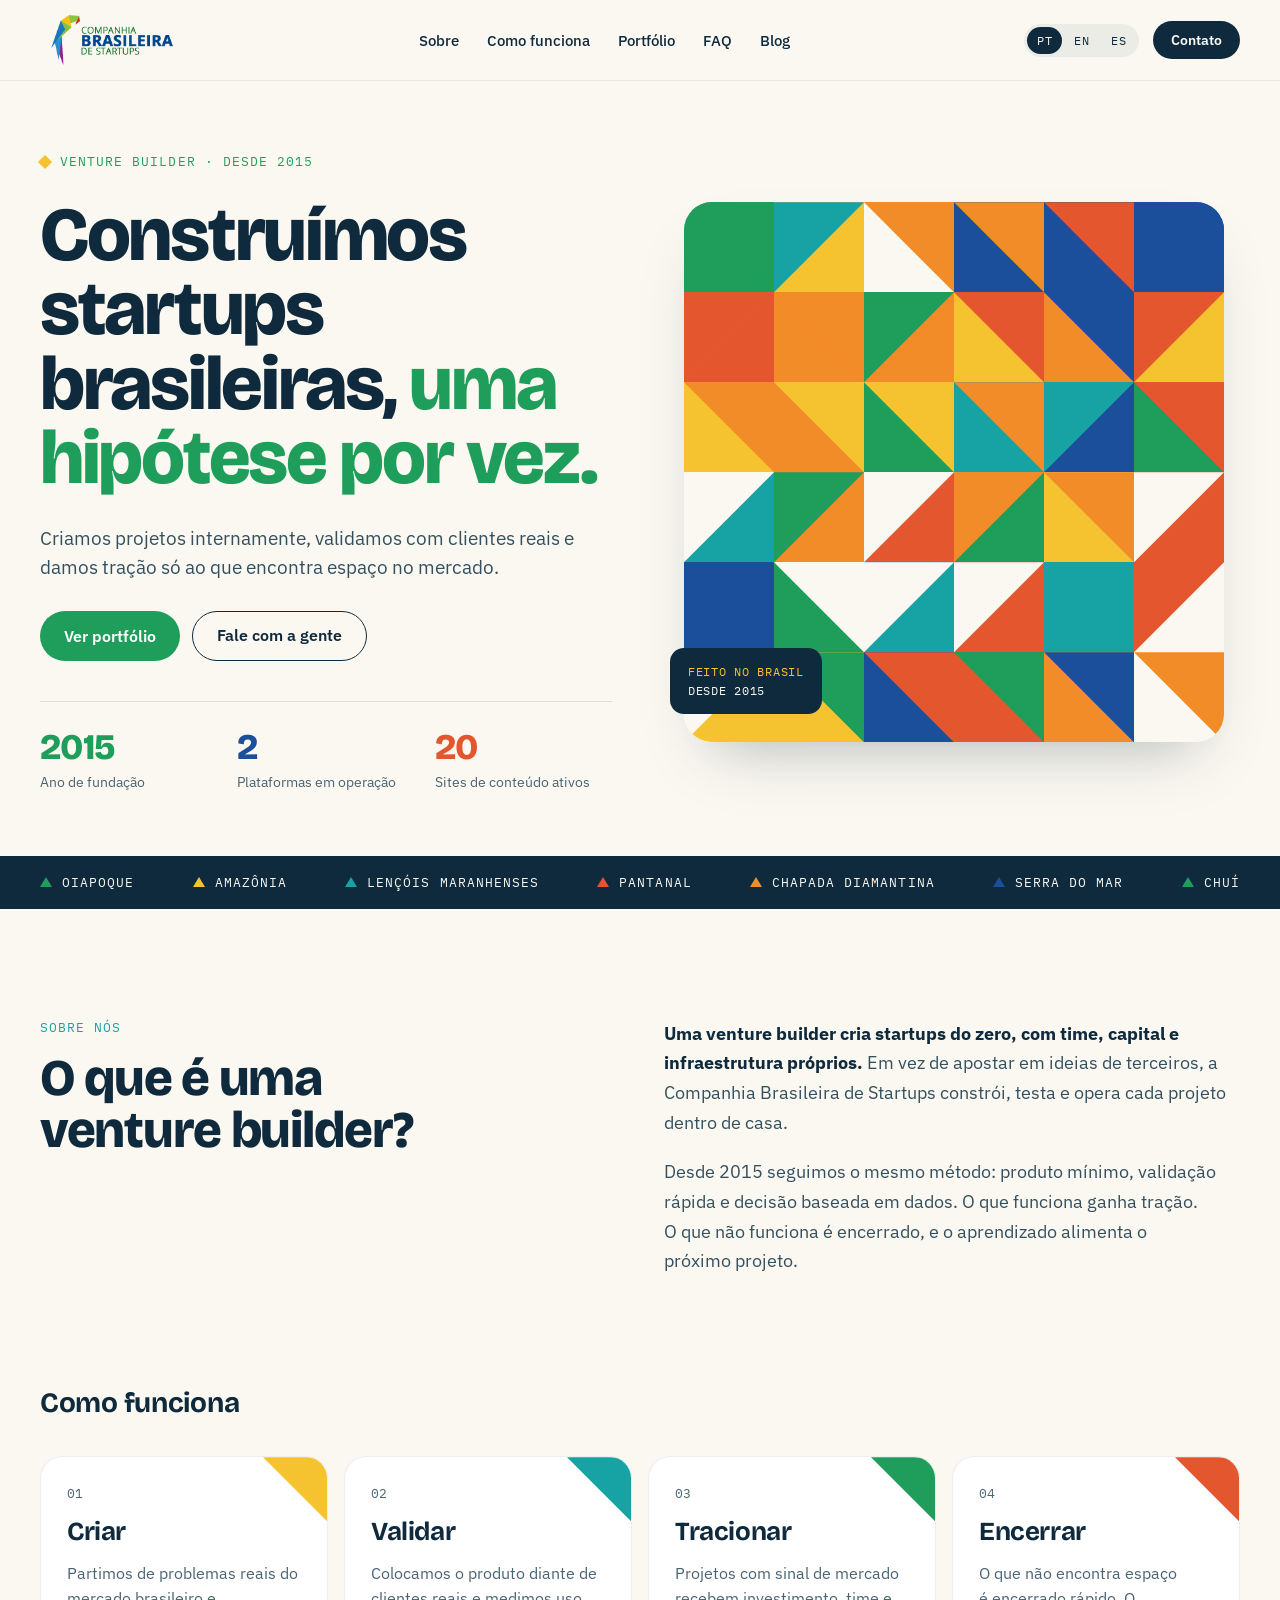
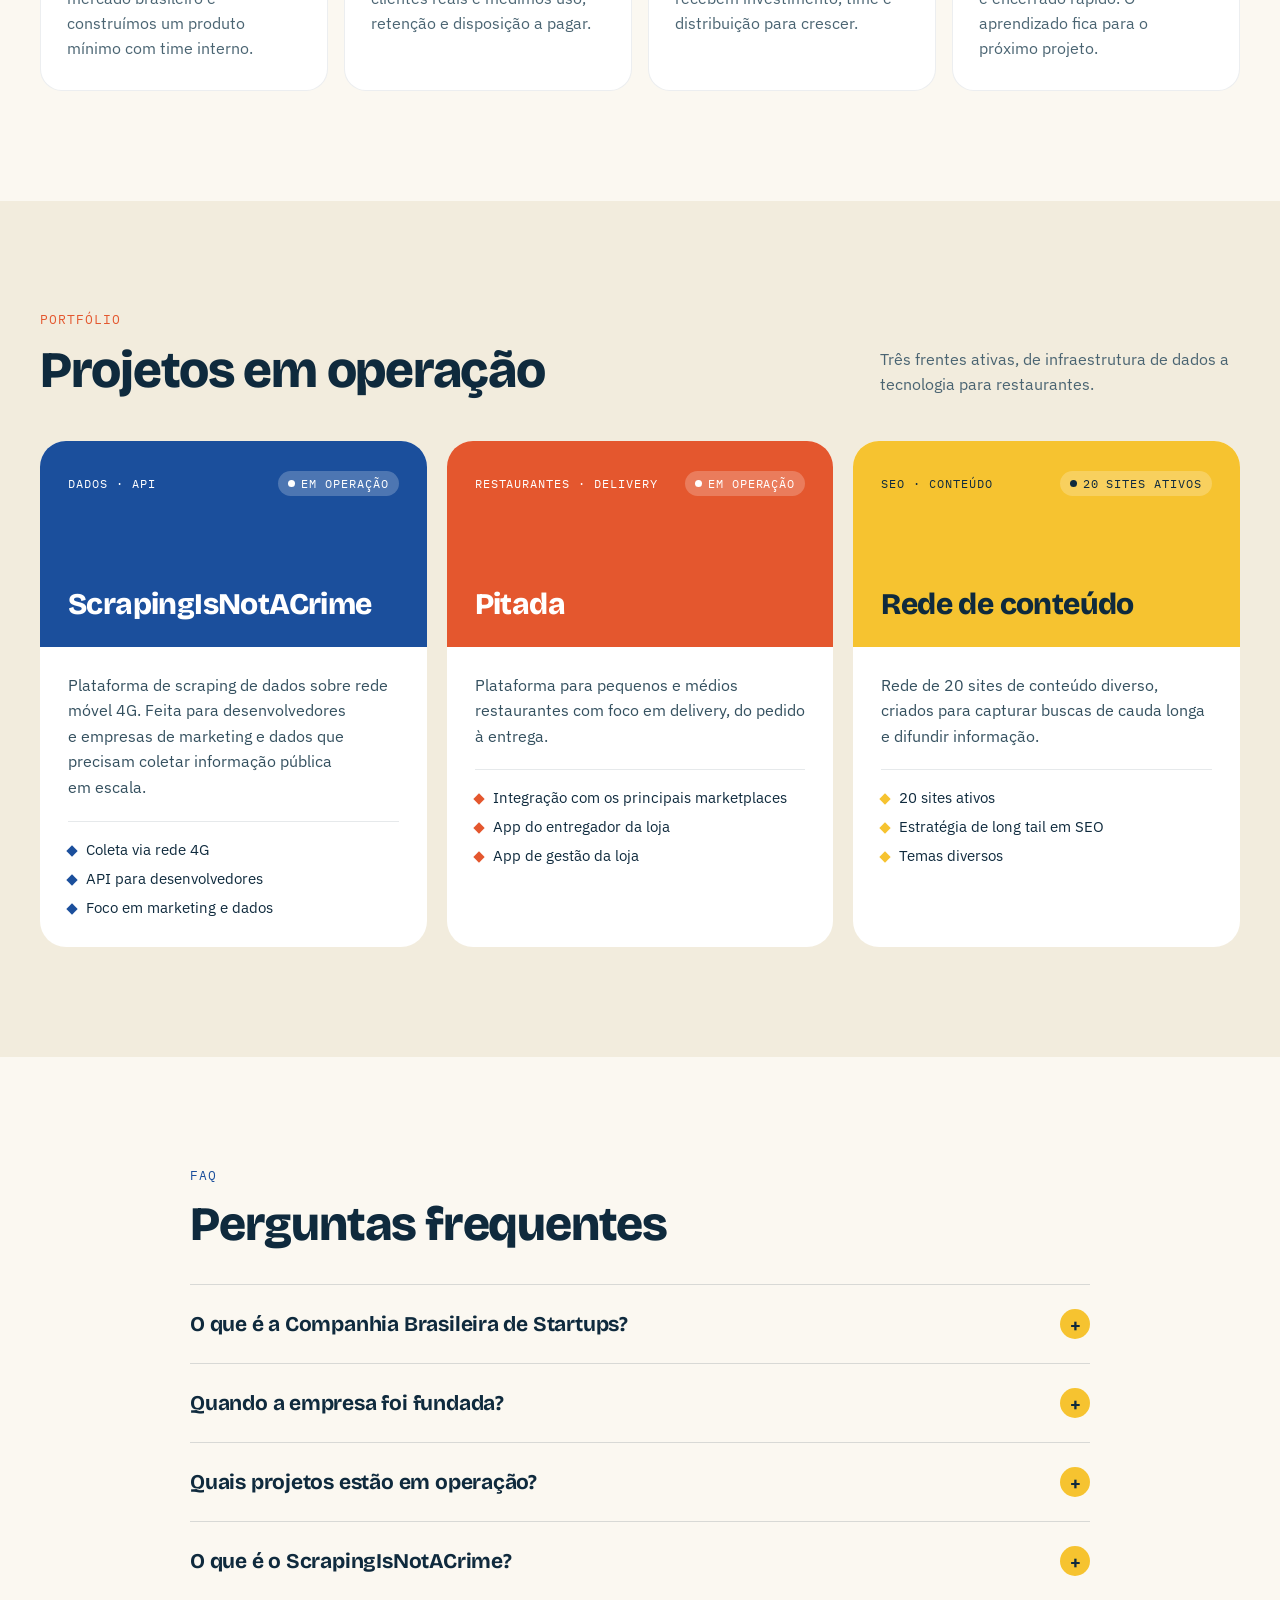
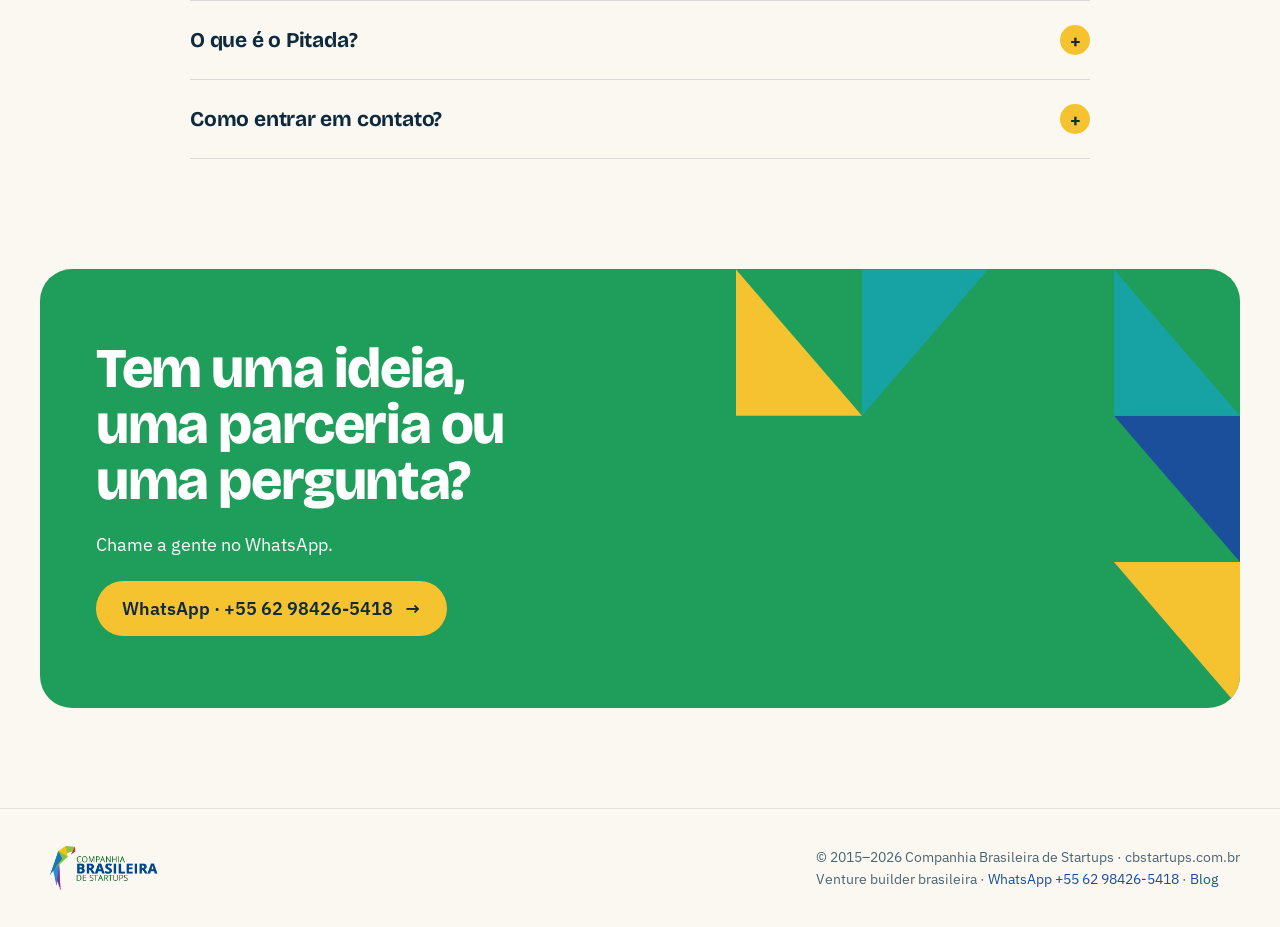
==== commit 3db7ae45: "Adiciona link para o blog no menu e no rodapé Inclui o item "Blog" (https://blog.cbstartups.com.br/)" ====
--- a/index.html
+++ b/index.html
@@ -40,6 +40,7 @@
 .h5:hover{background:#17864C !important;color:#fff !important}
 .h6:hover{background:#0F2A3D !important;color:#FBF8F1 !important}
 .h7:hover{background:#fff !important;color:#0F2A3D !important}
+.h8:hover{color:#17A2A4 !important}
 details[open] summary span:last-child{transform:rotate(45deg)}
 </style>
 </head>
@@ -56,6 +57,7 @@
       <a href="#processo" style="color:#0F2A3D" class="h1">Como funciona</a>
       <a href="#portfolio" style="color:#0F2A3D" class="h2">Portfólio</a>
       <a href="#faq" style="color:#0F2A3D" class="h3">FAQ</a>
+      <a href="https://blog.cbstartups.com.br/" style="color:#0F2A3D" class="h8">Blog</a>
     </nav>
     <div style="display:flex;align-items:center;gap:14px">
       <div role="group" aria-label="Idioma" style="display:flex;gap:2px;padding:3px;border-radius:999px;background:rgba(15,42,61,0.06);font-family:'IBM Plex Mono',monospace;font-size:12px">
@@ -403,7 +405,7 @@
     <img src="assets/logo-cbstartups.png" alt="Companhia Brasileira de Startups" width="130" height="46" style="height:46px;width:auto">
     <address style="font-style:normal;display:flex;flex-direction:column;gap:4px">
       <span>© 2015–2026 Companhia Brasileira de Startups · cbstartups.com.br</span>
-      <span>Venture builder brasileira · <a href="https://wa.me/5562984265418" target="_blank" rel="noopener">WhatsApp +55 62 98426-5418</a></span>
+      <span>Venture builder brasileira · <a href="https://wa.me/5562984265418" target="_blank" rel="noopener">WhatsApp +55 62 98426-5418</a> · <a href="https://blog.cbstartups.com.br/">Blog</a></span>
     </address>
   </div>
 </footer>
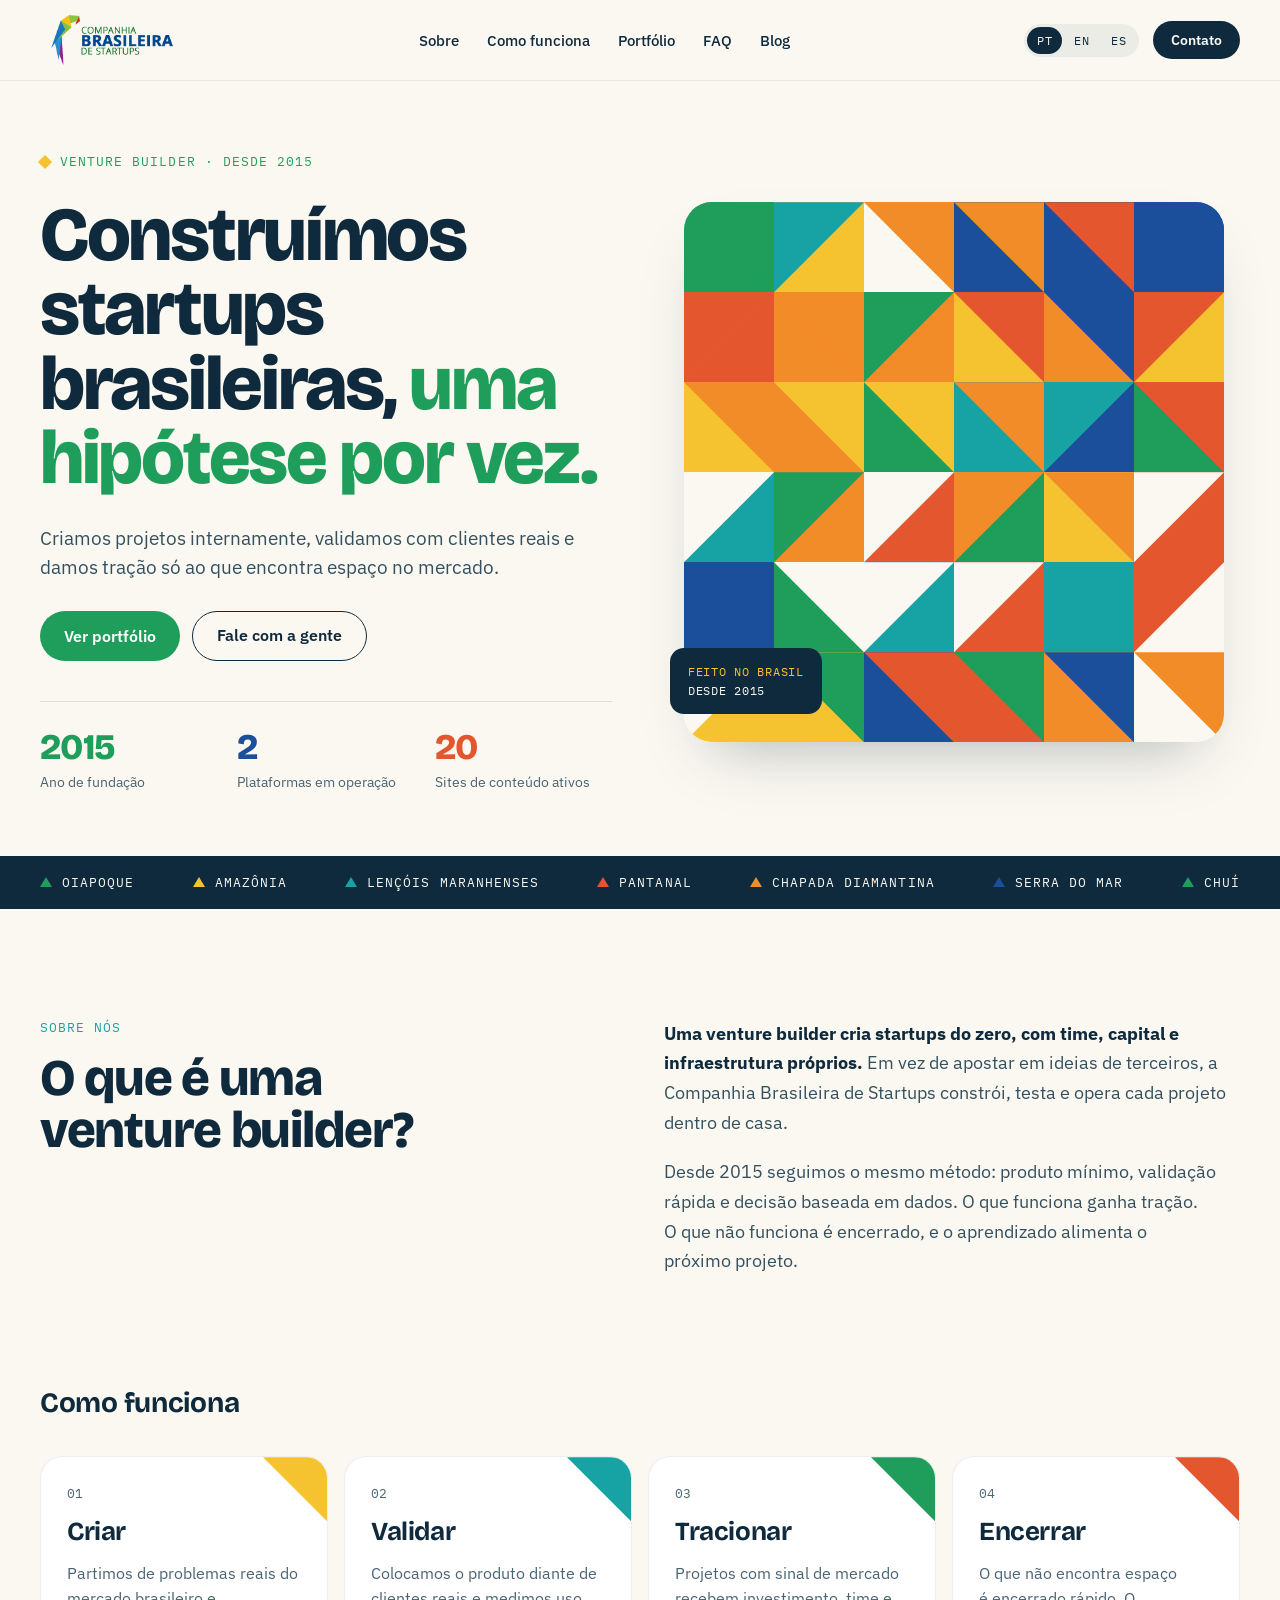
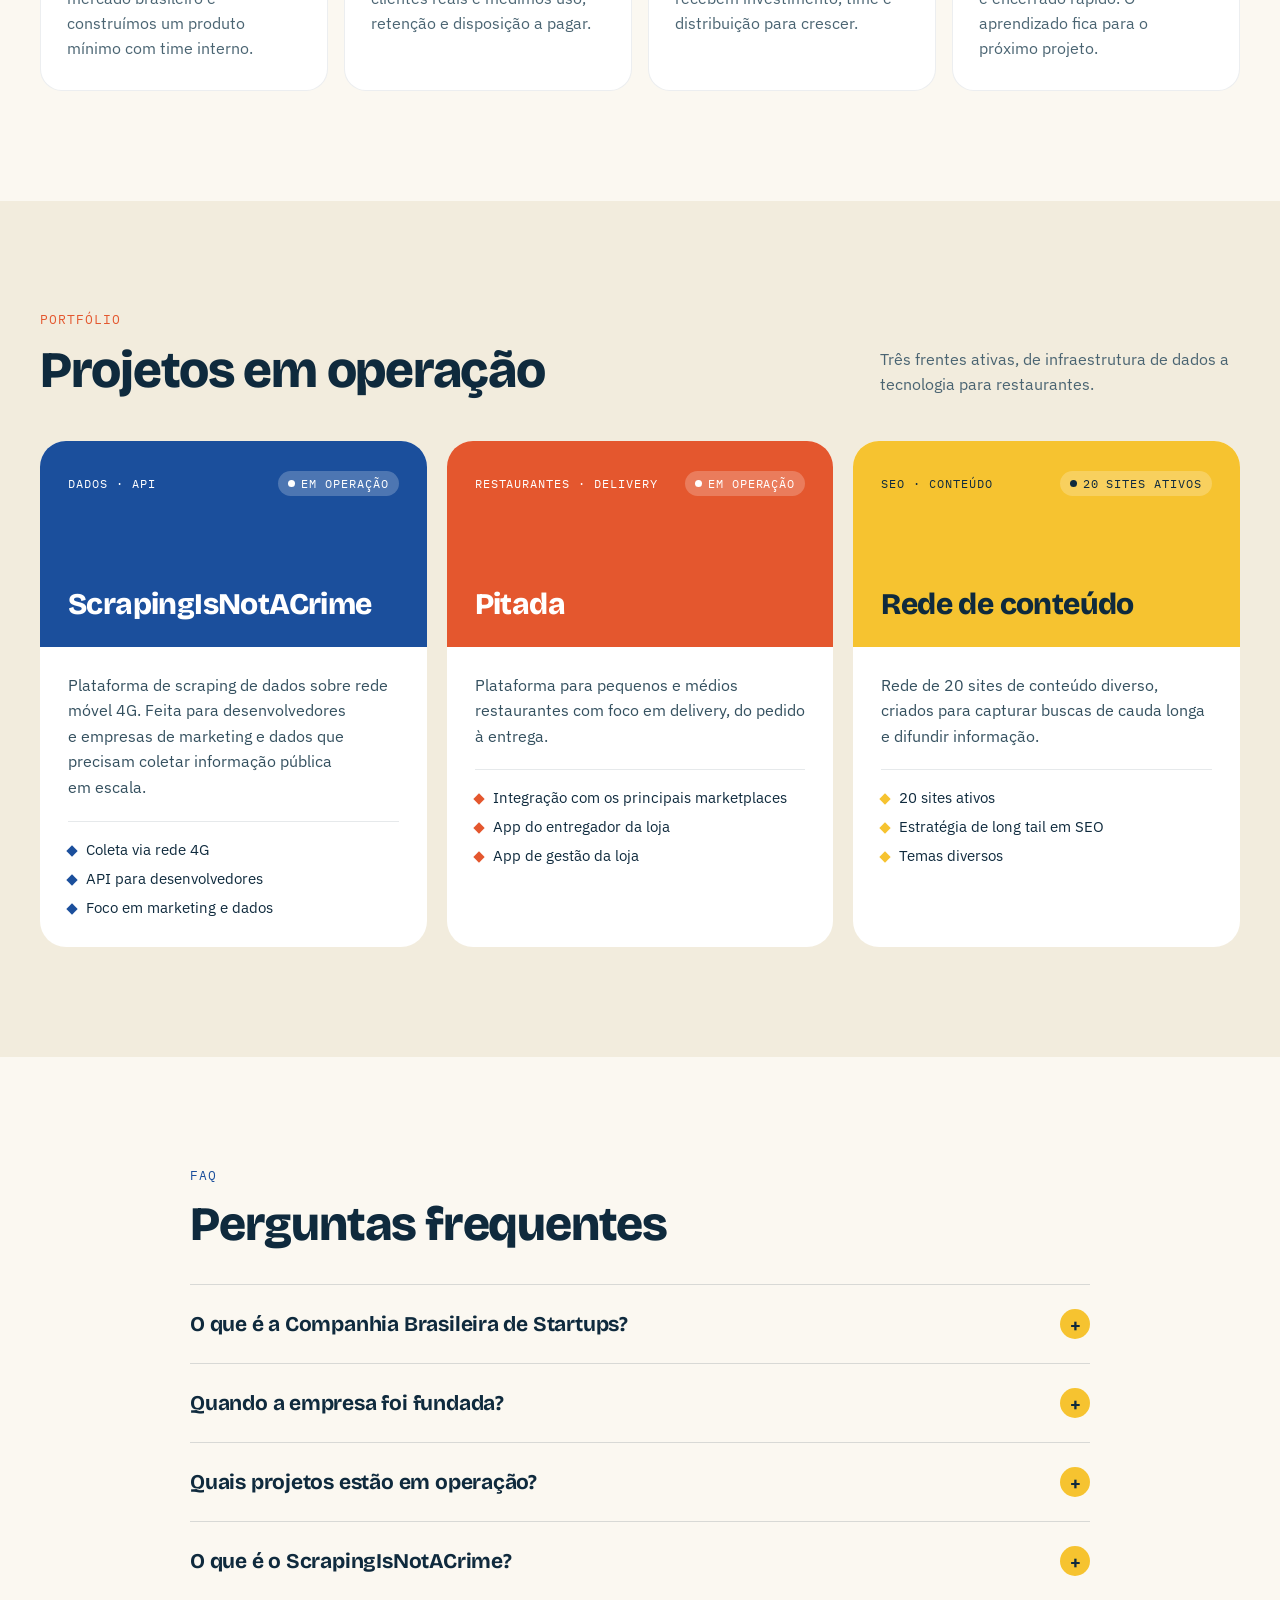
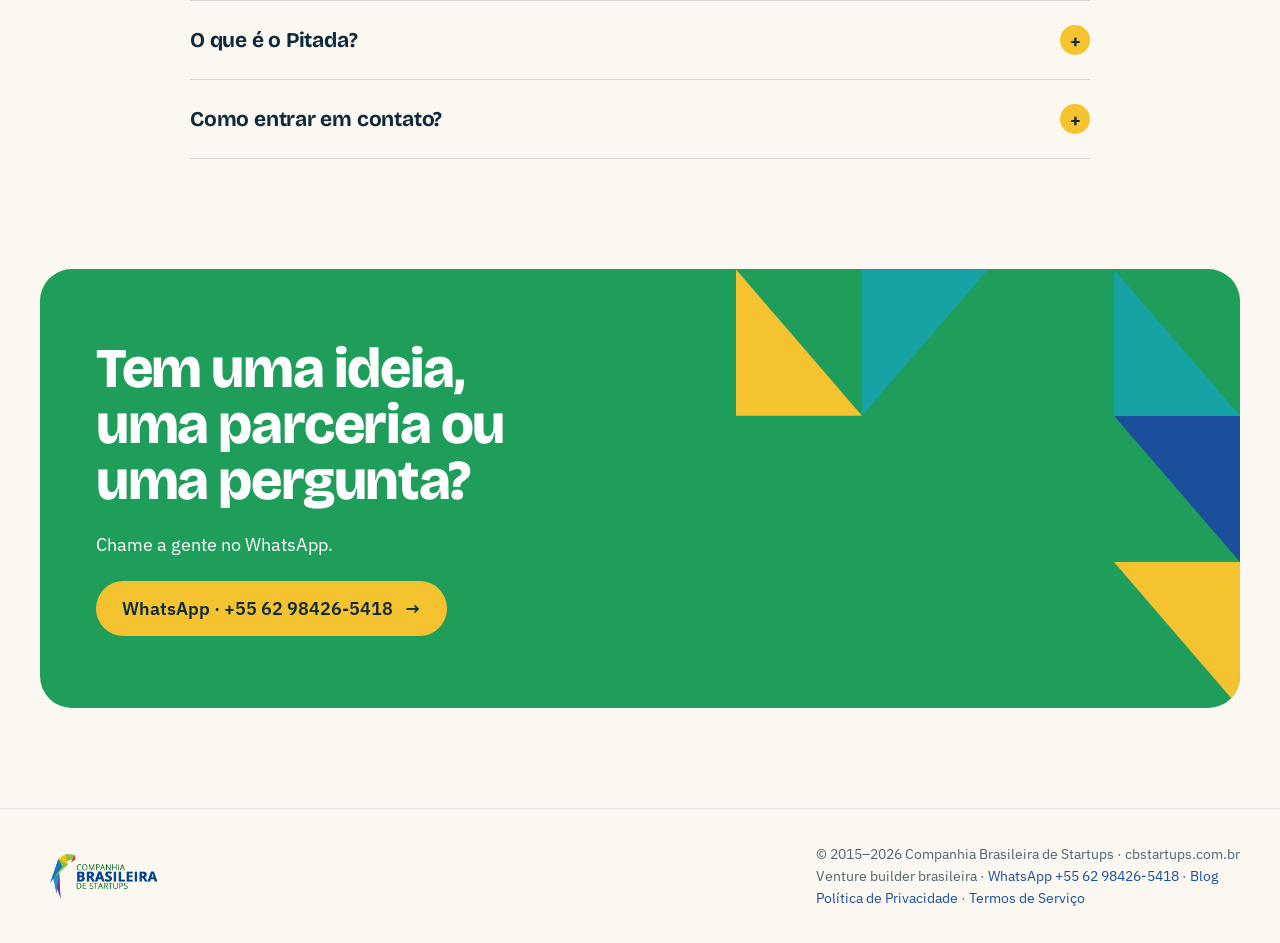
==== commit 497c7da6: "Adiciona links de privacidade e termos no rodapé e no sitemap" ====
--- a/index.html
+++ b/index.html
@@ -406,6 +406,7 @@
     <address style="font-style:normal;display:flex;flex-direction:column;gap:4px">
       <span>© 2015–2026 Companhia Brasileira de Startups · cbstartups.com.br</span>
       <span>Venture builder brasileira · <a href="https://wa.me/5562984265418" target="_blank" rel="noopener">WhatsApp +55 62 98426-5418</a> · <a href="https://blog.cbstartups.com.br/">Blog</a></span>
+      <span><a href="privacidade/">Política de Privacidade</a> · <a href="termos/">Termos de Serviço</a></span>
     </address>
   </div>
 </footer>
